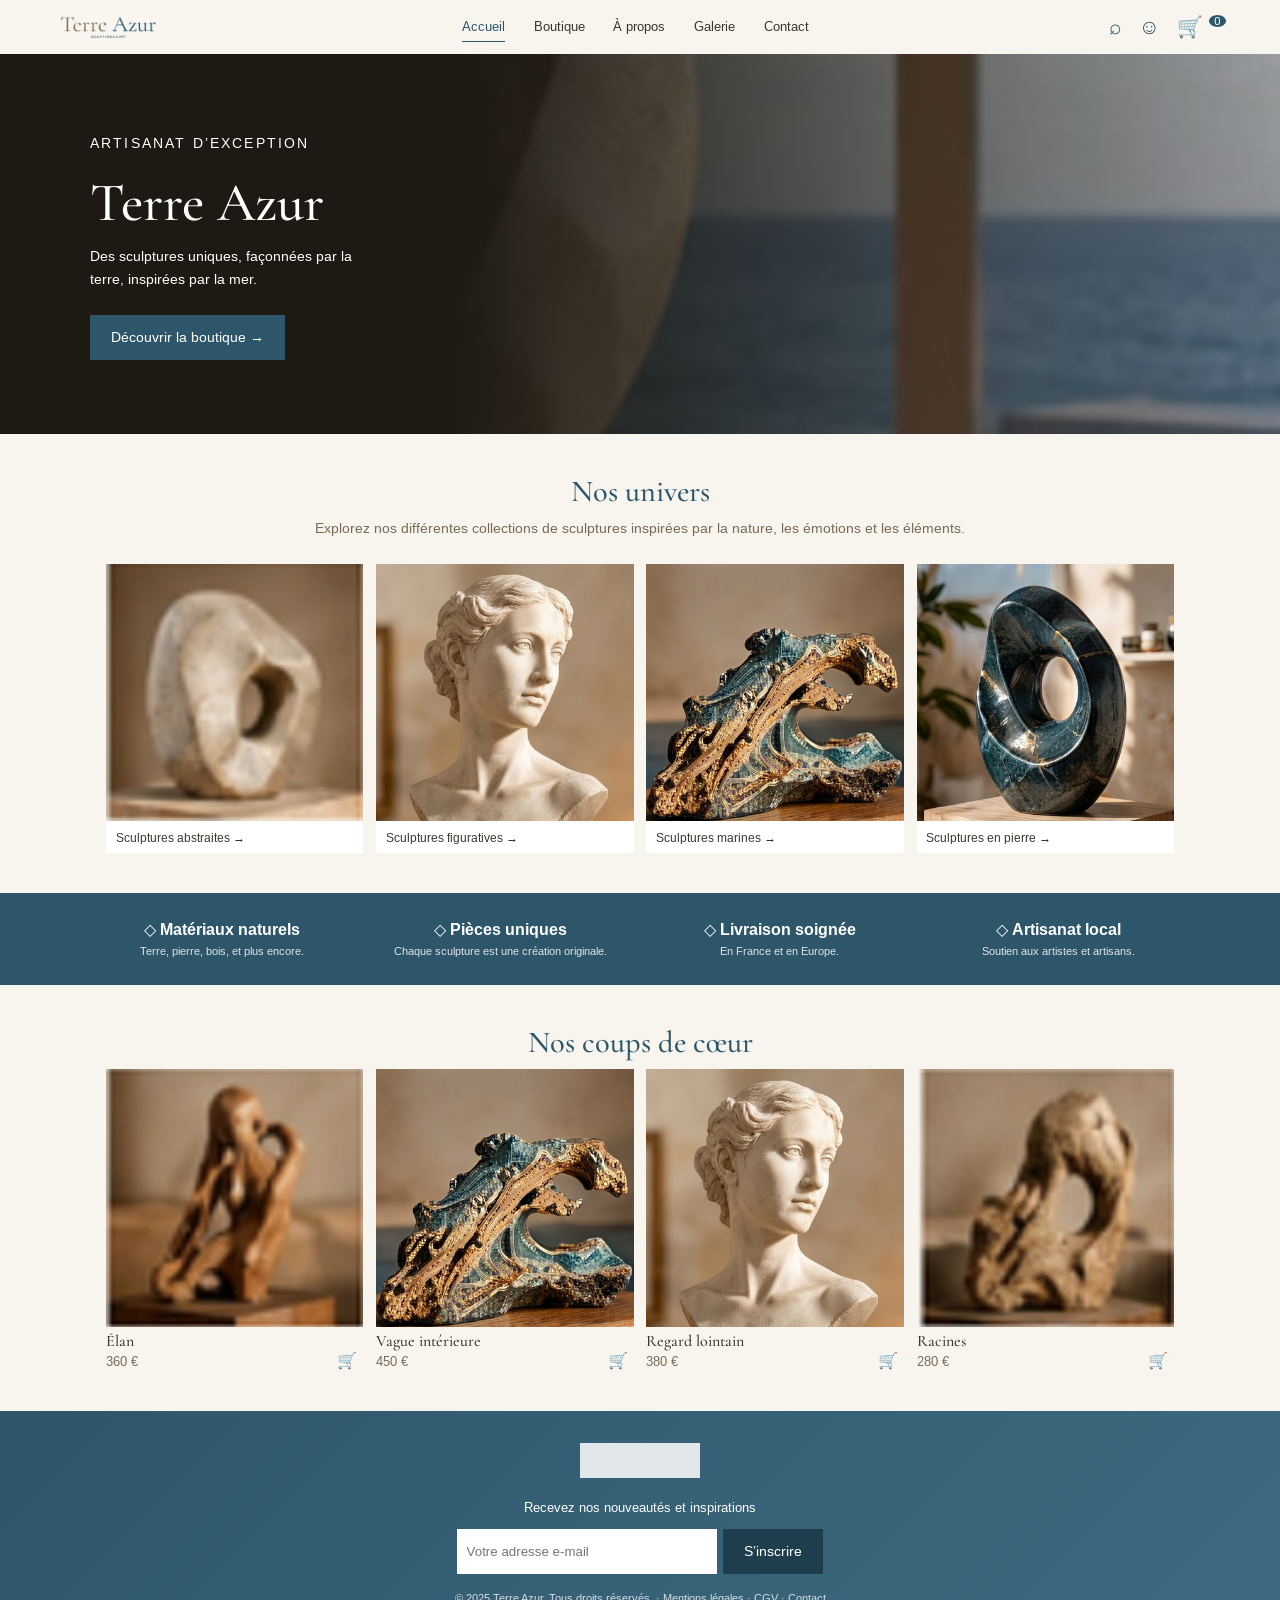
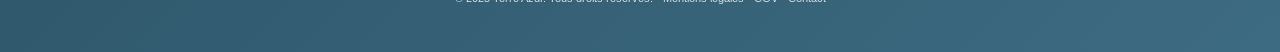
==== index.html @ 793880fa "Add files via upload" ====
<!DOCTYPE html>
<html lang="fr">
 <head>
  <meta charset="utf-8"/>
  <meta content="width=device-width, initial-scale=1" name="viewport"/>
  <title>
   Accueil – Terre Azur
  </title>
  <meta content="Terre Azur, galerie d’art et boutique de sculptures uniques, façonnées par la terre, inspirées par la mer." name="description"/>
  <link href="https://fonts.googleapis.com" rel="preconnect"/>
  <link crossorigin="" href="https://fonts.gstatic.com" rel="preconnect"/>
  <link href="https://fonts.googleapis.com/css2?family=Arimo:wght@400;600&amp;family=Cormorant+Garamond:ital,wght@0,400;0,500;1,400&amp;display=swap" rel="stylesheet"/>
  <link href="style.css" rel="stylesheet"/>
 </head>
 <body>
  <!-- EN-TÊTE : logo, menu et icônes -->
  <header class="site-header">
   <a class="logo" href="index.html">
    <img alt="Terre Azur – Sculptures &amp; Art" height="158" src="images/logo.png" width="548"/>
   </a>
   <button aria-controls="menu" aria-expanded="false" aria-label="Ouvrir le menu" class="burger" type="button">
    ☰
   </button>
   <nav aria-label="Navigation principale" id="menu">
    <ul>
     <li>
      <a aria-current="page" href="index.html">
       Accueil
      </a>
     </li>
     <li>
      <a href="boutique.html">
       Boutique
      </a>
     </li>
     <li>
      <a href="a-propos.html">
       À propos
      </a>
     </li>
     <li>
      <a href="galerie.html">
       Galerie
      </a>
     </li>
     <li>
      <a href="contact.html">
       Contact
      </a>
     </li>
    </ul>
   </nav>
   <div class="tools">
    <button aria-label="Rechercher" type="button">
     ⌕
    </button>
    <button aria-label="Mon compte" type="button">
     ☺
    </button>
    <button aria-label="Panier" class="cart" type="button">
     🛒
     <span id="cart-count">
      0
     </span>
    </button>
   </div>
  </header>
  <!-- CONTENU PRINCIPAL de la page -->
  <main>
   <!-- BANNIÈRE du haut de page (image de fond + titre) -->
   <section class="hero hero-accueil">
    <div class="in">
     <p class="eyebrow">
      Artisanat d’exception
     </p>
     <h1>
      Terre Azur
     </h1>
     <p>
      Des sculptures uniques, façonnées par la terre, inspirées par la mer.
     </p>
     <a class="btn" href="boutique.html">
      Découvrir la boutique →
     </a>
    </div>
   </section>
   <!-- SECTION de contenu -->
   <section class="sec">
    <h2>
     Nos univers
    </h2>
    <p class="sub">
     Explorez nos différentes collections de sculptures inspirées par la nature, les émotions et les éléments.
    </p>
    <ul class="grid4">
     <li class="univ">
      <a href="boutique.html">
       <img alt="Sculptures abstraites" loading="lazy" src="images/p-origine.jpg"/>
       <span>
        Sculptures abstraites →
       </span>
      </a>
     </li>
     <li class="univ">
      <a href="boutique.html">
       <img alt="Sculptures figuratives" loading="lazy" src="images/regard-lointain.jpg"/>
       <span>
        Sculptures figuratives →
       </span>
      </a>
     </li>
     <li class="univ">
      <a href="boutique.html">
       <img alt="Sculptures marines" loading="lazy" src="images/vague-interieure.jpg"/>
       <span>
        Sculptures marines →
       </span>
      </a>
     </li>
     <li class="univ">
      <a href="boutique.html">
       <img alt="Sculptures en pierre" loading="lazy" src="images/cercle-ocean.jpg"/>
       <span>
        Sculptures en pierre →
       </span>
      </a>
     </li>
    </ul>
   </section>
   <!-- BANDEAU DES VALEURS (fond bleu) -->
   <section class="values">
    <ul>
     <li>
      <span aria-hidden="true">
       ◇
      </span>
      <strong>
       Matériaux naturels
      </strong>
      <small>
       Terre, pierre, bois, et plus encore.
      </small>
     </li>
     <li>
      <span aria-hidden="true">
       ◇
      </span>
      <strong>
       Pièces uniques
      </strong>
      <small>
       Chaque sculpture est une création originale.
      </small>
     </li>
     <li>
      <span aria-hidden="true">
       ◇
      </span>
      <strong>
       Livraison soignée
      </strong>
      <small>
       En France et en Europe.
      </small>
     </li>
     <li>
      <span aria-hidden="true">
       ◇
      </span>
      <strong>
       Artisanat local
      </strong>
      <small>
       Soutien aux artistes et artisans.
      </small>
     </li>
    </ul>
   </section>
   <!-- SECTION de contenu -->
   <section class="sec">
    <h2>
     Nos coups de cœur
    </h2>
    <ul class="grid4 shop">
     <li class="card" data-cat="abstraites">
      <img alt="Sculpture Élan" loading="lazy" src="images/p-elan.jpg"/>
      <div>
       <h3>
        Élan
       </h3>
       <p>
        360 €
       </p>
      </div>
      <button aria-label="Ajouter Élan au panier" class="add" type="button">
       🛒
      </button>
     </li>
     <li class="card" data-cat="marines">
      <img alt="Sculpture Vague intérieure" loading="lazy" src="images/vague-interieure.jpg"/>
      <div>
       <h3>
        Vague intérieure
       </h3>
       <p>
        450 €
       </p>
      </div>
      <button aria-label="Ajouter Vague intérieure au panier" class="add" type="button">
       🛒
      </button>
     </li>
     <li class="card" data-cat="figuratives">
      <img alt="Sculpture Regard lointain" loading="lazy" src="images/regard-lointain.jpg"/>
      <div>
       <h3>
        Regard lointain
       </h3>
       <p>
        380 €
       </p>
      </div>
      <button aria-label="Ajouter Regard lointain au panier" class="add" type="button">
       🛒
      </button>
     </li>
     <li class="card" data-cat="abstraites">
      <img alt="Sculpture Racines" loading="lazy" src="images/p-racines.jpg"/>
      <div>
       <h3>
        Racines
       </h3>
       <p>
        280 €
       </p>
      </div>
      <button aria-label="Ajouter Racines au panier" class="add" type="button">
       🛒
      </button>
     </li>
    </ul>
   </section>
  </main>
  <!-- PIED DE PAGE : newsletter et mentions -->
  <footer class="site-footer">
   <img alt="Terre Azur" class="flogo" height="158" src="images/logo.png" width="548"/>
   <!-- FORMULAIRE newsletter -->
   <form class="news" id="news">
    <label for="mail">
     Recevez nos nouveautés et inspirations
    </label>
    <div>
     <input id="mail" name="mail" placeholder="Votre adresse e-mail" required="" type="email"/>
     <button class="btn" type="submit">
      S’inscrire
     </button>
    </div>
    <p id="news-msg" role="status">
    </p>
   </form>
   <p class="legal">
    © 2025 Terre Azur. Tous droits réservés. · Mentions légales · CGV · Contact
   </p>
  </footer>
  <!-- On relie le fichier JavaScript -->
  <script src="script.js">
  </script>
 </body>
</html>
---- style.css ----
/* ===== COULEURS DE LA CHARTE GRAPHIQUE ===== */
:root {
    --bleu:#2e566a;
    --brun:#786a53;
    --tan:#b18f6c;
    --sable:#cba67d;
    --creme:#f8f5ef;
    --texte:#3a342b
}

*,
*::before,
*::after {
    box-sizing:border-box
}

body {
    margin:0;
    background:var(--creme);
    color:var(--texte);
    font-family:Arimo,Arial,sans-serif;
    line-height:1.6
}

h1,
h2,
h3 {
    font-family:"Cormorant Garamond",Georgia,serif;
    font-weight:500;
    line-height:1.2;
    margin:0 0 .5rem
}

h2 {
    font-size:1.9rem;
    color:var(--bleu);
    text-align:center
}

img {
    max-width:100%;
    height:auto;
    display:block
}

ul {
    list-style:none;
    margin:0;
    padding:0
}

a {
    color:inherit
}

/* ===== BOUTONS ===== */
.btn {
    display:inline-block;
    background:var(--bleu);
    color:#fff;
    border:0;
    padding:.7rem 1.3rem;
    font:inherit;
    font-size:.9rem;
    text-decoration:none;
    cursor:pointer
}

.btn:hover {
    background:var(--brun)
}

/* ===== EN-TÊTE (mobile) ===== */
.site-header {
    display:flex;
    align-items:center;
    justify-content:space-between;
    flex-wrap:wrap;
    gap:.5rem;
    padding:.6rem 1rem;
    background:var(--creme);
    position:sticky;
    top:0;
    z-index:10
}

.logo img {
    width:120px
}

.burger,
.tools button {
    background:none;
    border:0;
    font-size:1.3rem;
    cursor:pointer;
    color:var(--bleu)
}

.tools {
    display:flex;
    gap:.3rem
}

.cart span {
    font-size:.7rem;
    background:var(--bleu);
    color:#fff;
    border-radius:50%;
    padding:0 .35rem;
    vertical-align:top
}

#menu {
    display:none;
    width:100%;
    order:3
}

#menu.open {
    display:block
}

#menu a {
    display:block;
    padding:.6rem 0;
    text-decoration:none;
    font-size:.95rem
}

#menu a[aria-current] {
    color:var(--bleu);
    border-bottom:1px solid var(--bleu)
}

/* ===== BANNIÈRE ===== */
.hero {
    background:linear-gradient(180deg,rgba(29,26,20,.75),rgba(29,26,20,.35)),var(--bg) center/cover #1d1a14;
    color:#fff;
    padding:3rem 1.2rem;
    min-height:300px;
    display:flex;
    align-items:center
}

.hero h1 {
    font-size:2.6rem
}

.eyebrow {
    font-size:.7rem;
    letter-spacing:.15em;
    text-transform:uppercase;
    margin:0 0 .5rem
}

.hero p {
    max-width:34ch;
    margin:.3rem 0 1rem;
    font-size:.9rem
}

.hero .btn {
    margin-top:.5rem
}

/* ===== SECTIONS ===== */
.sec {
    padding:2.5rem 1rem;
    max-width:1100px;
    margin:0 auto
}

.sub,
.sub2 {
    text-align:center;
    font-size:.85rem;
    color:var(--brun);
    margin:0 0 1.5rem
}

.sub2 {
    font-family:"Cormorant Garamond",serif;
    font-size:1.3rem;
    margin-top:2rem
}

/* ===== GRILLES (mobile = 2 colonnes) ===== */
.grid2,
.grid3,
.grid4 {
    display:grid;
    gap:.8rem;
    grid-template-columns:repeat(2,1fr)
}

.grid2 img,
.grid3 img,
.grid4 img {
    width:100%;
    aspect-ratio:1;
    object-fit:cover
}

.univ a {
    text-decoration:none;
    font-size:.75rem
}

.univ span {
    display:block;
    background:#fff;
    padding:.4rem .6rem
}

/* ===== BANDEAU DES VALEURS ===== */
.values {
    background:var(--bleu);
    color:#fff;
    padding:1.5rem 1rem
}

.values ul {
    display:grid;
    grid-template-columns:repeat(2,1fr);
    gap:1rem;
    max-width:1100px;
    margin:auto;
    text-align:center
}

.values small,
.vals small {
    display:block;
    font-size:.7rem;
    opacity:.85
}

/* ===== PRODUITS DE LA BOUTIQUE ===== */
.card {
    position:relative;
    font-size:.8rem
}

.card h3 {
    font-size:1rem;
    margin:.3rem 0 0
}

.card p {
    margin:0;
    color:var(--brun)
}

.add {
    position:absolute;
    right:0;
    bottom:0;
    background:none;
    border:0;
    cursor:pointer;
    font-size:1rem
}

.card[hidden] {
    display:none
}

.filters {
    display:flex;
    gap:.5rem;
    overflow-x:auto;
    padding-bottom:1rem
}

.filters button {
    border:0;
    background:none;
    padding:.4rem 1rem;
    border-radius:2rem;
    font:inherit;
    font-size:.8rem;
    white-space:nowrap;
    cursor:pointer
}

.filters .on {
    background:var(--bleu);
    color:#fff
}

/* ===== PAGE À PROPOS ===== */
.story {
    display:grid;
    gap:1.5rem
}

.story h2 {
    text-align:left
}

.story p {
    font-size:.9rem
}

.vals {
    text-align:center
}

.vals strong {
    display:block;
    color:var(--bleu)
}

blockquote {
    margin:2rem 0 0;
    text-align:center;
    font:italic 1.2rem "Cormorant Garamond",serif;
    color:var(--bleu)
}

figcaption {
    font-size:.7rem;
    margin-top:.3rem
}

figure {
    margin:0
}

/* ===== PAGE CONTACT ===== */
.contact {
    display:grid;
    gap:2rem
}

.side h2 {
    text-align:left;
    margin-top:1rem
}

.side li {
    margin-bottom:1rem;
    font-size:.9rem
}

.side small {
    display:block;
    font-size:.75rem;
    color:var(--brun)
}

.cform {
    background:#f1ede5;
    padding:1.5rem
}

.cform h2 {
    text-align:left
}

.cform label {
    display:block;
    margin-top:.8rem;
    font-size:.8rem;
    font-weight:600
}

.cform input,
.cform select,
.cform textarea {
    width:100%;
    padding:.6rem;
    border:1px solid #ddd5c6;
    background:#fff;
    font:inherit
}

.cform .btn {
    width:100%;
    margin-top:1rem
}

.note {
    text-align:center;
    font:italic 1rem "Cormorant Garamond",serif;
    color:var(--bleu)
}

/* ===== PIED DE PAGE ===== */
.site-footer {
    background:linear-gradient(135deg,var(--bleu),#3d6b82);
    color:#fff;
    padding:2rem 1rem;
    text-align:center
}

.flogo {
    width:120px;
    margin:0 auto 1rem;
    filter:brightness(0) invert(1);
    opacity:.85
}

.news label {
    font-size:.8rem
}

.news div {
    display:flex;
    justify-content:center;
    gap:.4rem;
    margin:.6rem 0
}

.news input {
    padding:.6rem;
    border:0;
    min-width:0;
    flex:1;
    max-width:260px
}

.news .btn {
    background:#1f3e4d
}

.legal {
    font-size:.7rem;
    opacity:.8
}

/* ===== ORDINATEUR : à partir de 768px de large ===== */
@media(min-width:768px) {
    .site-header {
    flex-wrap:nowrap;
    padding:.6rem 3rem
}

.burger {
    display:none
}

#menu,
#menu.open {
    display:block;
    width:auto;
    order:0
}

#menu ul {
    display:flex;
    gap:1.8rem
}

#menu a {
    padding:.3rem 0;
    font-size:.8rem
}

.hero {
    padding:4rem 3rem;
    min-height:380px;
    background:linear-gradient(90deg,#1d1a14 35%,rgba(29,26,20,.1)),var(--bg) right/cover #1d1a14
}

.hero .in {
    width:min(1100px,100%);
    margin:auto
}

.hero h1 {
    font-size:3.4rem
}

.grid4 {
    grid-template-columns:repeat(4,1fr)
}

.grid3 {
    grid-template-columns:repeat(3,1fr)
}

.values ul {
    grid-template-columns:repeat(4,1fr)
}

.story {
    grid-template-columns:1fr 1.3fr;
    align-items:start
}

.contact {
    grid-template-columns:1fr 1.3fr
}


}


/* ===== IMAGES DE FOND DES BANNIÈRES (une par page) ===== */
.hero-galerie {
    --bg: url(images/hero-galerie.jpg);
}

.hero-contact {
    --bg: url(images/hero-contact.jpg);
}

.hero-accueil {
    --bg: url(images/hero-accueil.jpg);
}

.hero-histoire {
    --bg: url(images/hero-histoire.jpg);
}
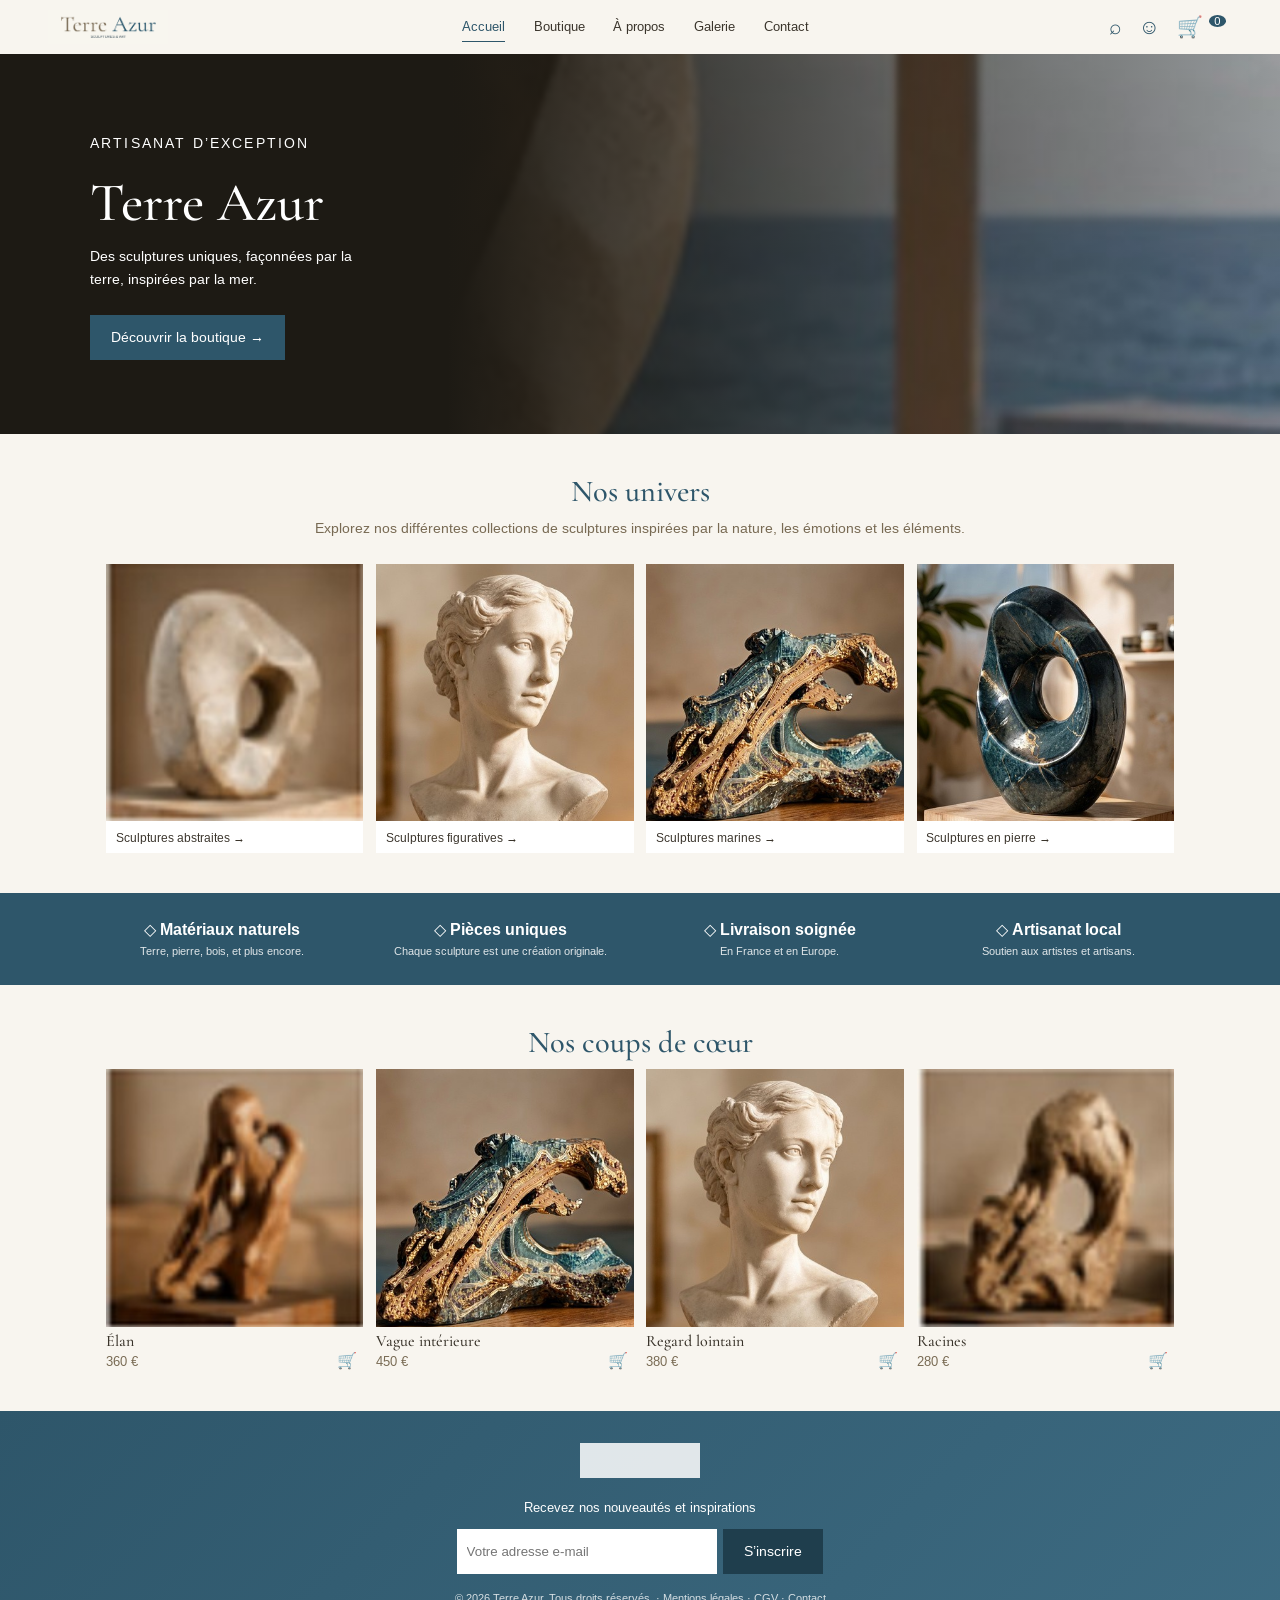
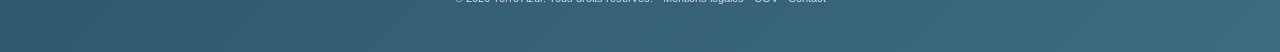
==== commit 814e3d1a: "Update index.html" ====
--- a/index.html
+++ b/index.html
@@ -259,7 +259,7 @@
     </p>
    </form>
    <p class="legal">
-    © 2025 Terre Azur. Tous droits réservés. · Mentions légales · CGV · Contact
+    © 2026 Terre Azur. Tous droits réservés. · Mentions légales · CGV · Contact
    </p>
   </footer>
   <!-- On relie le fichier JavaScript -->
